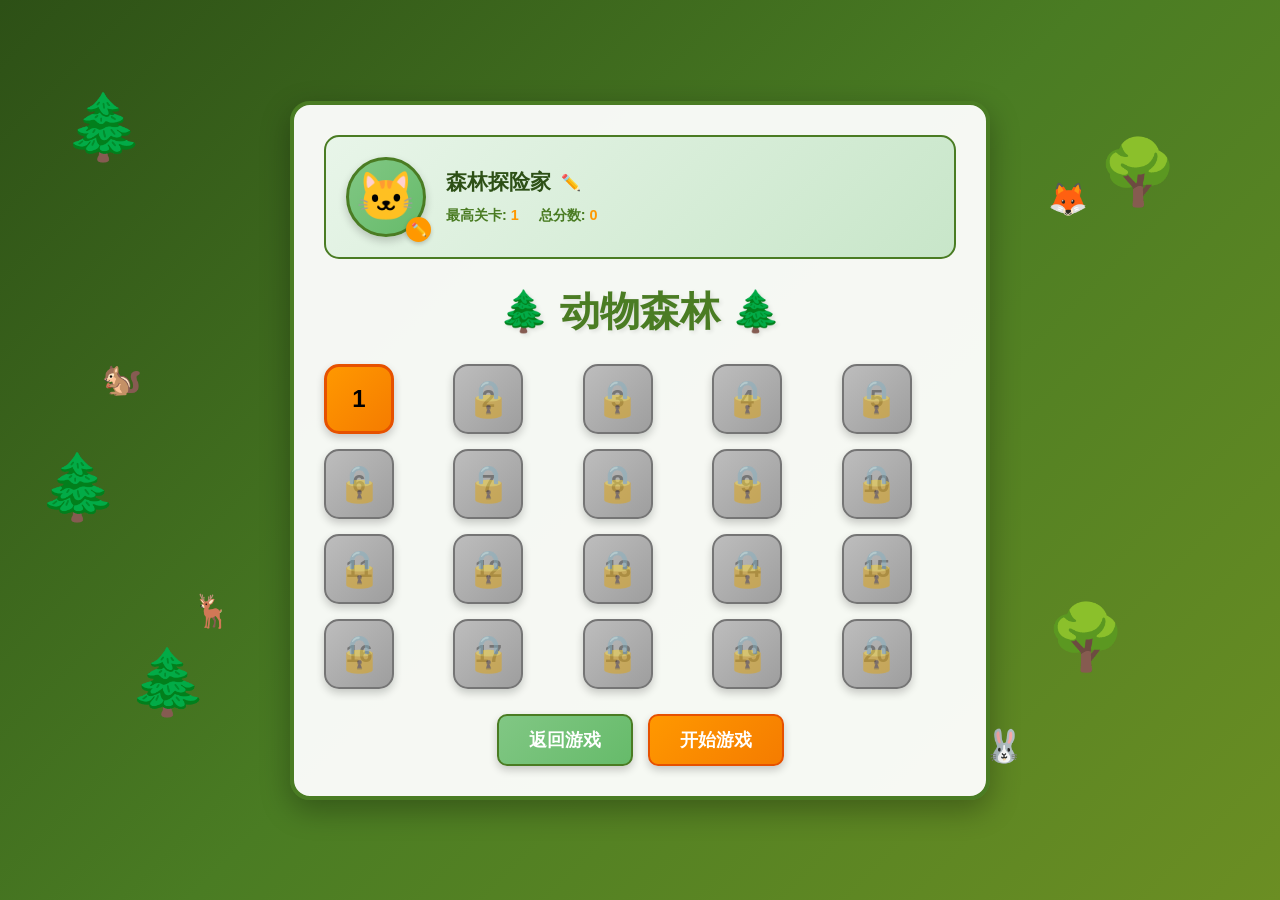
==== level-select.html @ 6dee798c "fix structure" ====
<!DOCTYPE html>
<html lang="zh-CN">
<head>
    <meta charset="UTF-8">
    <meta name="viewport" content="width=device-width, initial-scale=1.0">
    <title>动物森林 - 关卡选择</title>
    <link rel="stylesheet" href="level-select.css">
</head>
<body>
    <div class="forest-container">
        <div class="forest-background">
            <div class="tree tree-1">🌲</div>
            <div class="tree tree-2">🌳</div>
            <div class="tree tree-3">🌲</div>
            <div class="tree tree-4">🌳</div>
            <div class="tree tree-5">🌲</div>
            <div class="animal animal-1">🦌</div>
            <div class="animal animal-2">🐰</div>
            <div class="animal animal-3">🦊</div>
            <div class="animal animal-4">🐿️</div>
        </div>
        
        <div class="level-select-container">
            <div class="user-profile">
                <div class="avatar-container">
                    <div class="avatar" id="avatar">🐱</div>
                    <button class="edit-avatar-btn" id="edit-avatar-btn">✏️</button>
                </div>
                <div class="user-info">
                    <div class="user-name-container">
                        <span class="user-name" id="user-name">森林探险家</span>
                        <button class="edit-name-btn" id="edit-name-btn">✏️</button>
                    </div>
                    <div class="user-stats">
                        <div class="stat">
                            <span class="stat-label">最高关卡:</span>
                            <span class="stat-value" id="max-level">1</span>
                        </div>
                        <div class="stat">
                            <span class="stat-label">总分数:</span>
                            <span class="stat-value" id="total-score">0</span>
                        </div>
                    </div>
                </div>
            </div>
            
            <h1 class="forest-title">🌲 动物森林 🌲</h1>
            
            <div class="levels-grid" id="levels-grid">
            </div>
            
            <div class="game-controls">
                <button class="forest-btn" id="back-to-game">返回游戏</button>
                <button class="forest-btn" id="play-selected">开始游戏</button>
            </div>
        </div>
    </div>
    
    <div class="modal" id="avatar-modal">
        <div class="modal-content">
            <h3>选择你的动物头像</h3>
            <div class="avatar-options" id="avatar-options">
            </div>
            <button class="close-modal" id="close-avatar-modal">确定</button>
        </div>
    </div>
    
    <div class="modal" id="name-modal">
        <div class="modal-content">
            <h3>修改你的名字</h3>
            <input type="text" id="name-input" class="name-input" maxlength="10">
            <div class="modal-buttons">
                <button class="modal-btn" id="cancel-name">取消</button>
                <button class="modal-btn confirm" id="confirm-name">确定</button>
            </div>
        </div>
    </div>
    
    <script src="level-select.js"></script>
</body>
</html>
---- level-select.css ----
* {
    margin: 0;
    padding: 0;
    box-sizing: border-box;
}

body {
    font-family: 'Arial', sans-serif;
    background: linear-gradient(135deg, #2d5016 0%, #4a7c23 50%, #6b8e23 100%);
    min-height: 100vh;
    overflow-x: hidden;
}

.forest-container {
    position: relative;
    min-height: 100vh;
    display: flex;
    justify-content: center;
    align-items: center;
}

.forest-background {
    position: fixed;
    top: 0;
    left: 0;
    width: 100%;
    height: 100%;
    pointer-events: none;
    z-index: 0;
}

.tree {
    position: absolute;
    font-size: 4em;
    animation: treeSway 3s ease-in-out infinite;
}

.tree-1 {
    top: 10%;
    left: 5%;
    animation-delay: 0s;
}

.tree-2 {
    top: 15%;
    right: 8%;
    animation-delay: 1s;
}

.tree-3 {
    bottom: 20%;
    left: 10%;
    animation-delay: 2s;
}

.tree-4 {
    bottom: 25%;
    right: 12%;
    animation-delay: 0.5s;
}

.tree-5 {
    top: 50%;
    left: 3%;
    animation-delay: 1.5s;
}

@keyframes treeSway {
    0%, 100% {
        transform: rotate(-2deg);
    }
    50% {
        transform: rotate(2deg);
    }
}

.animal {
    position: absolute;
    font-size: 2em;
    animation: animalMove 8s ease-in-out infinite;
}

.animal-1 {
    bottom: 30%;
    left: 15%;
    animation-delay: 0s;
}

.animal-2 {
    bottom: 15%;
    right: 20%;
    animation-delay: 2s;
}

.animal-3 {
    top: 20%;
    right: 15%;
    animation-delay: 4s;
}

.animal-4 {
    top: 40%;
    left: 8%;
    animation-delay: 6s;
}

@keyframes animalMove {
    0%, 100% {
        transform: translateX(0);
    }
    50% {
        transform: translateX(20px);
    }
}

.level-select-container {
    position: relative;
    z-index: 1;
    background: rgba(255, 255, 255, 0.95);
    border-radius: 20px;
    padding: 30px;
    box-shadow: 0 10px 30px rgba(0, 0, 0, 0.3);
    max-width: 700px;
    width: 90%;
    text-align: center;
    border: 4px solid #4a7c23;
}

.user-profile {
    display: flex;
    align-items: center;
    background: linear-gradient(135deg, #e8f5e9 0%, #c8e6c9 100%);
    padding: 20px;
    border-radius: 15px;
    margin-bottom: 25px;
    border: 2px solid #4a7c23;
}

.avatar-container {
    position: relative;
    margin-right: 20px;
}

.avatar {
    width: 80px;
    height: 80px;
    border-radius: 50%;
    background: linear-gradient(135deg, #81c784 0%, #66bb6a 100%);
    display: flex;
    justify-content: center;
    align-items: center;
    font-size: 3em;
    border: 3px solid #4a7c23;
    box-shadow: 0 4px 8px rgba(0, 0, 0, 0.2);
}

.edit-avatar-btn {
    position: absolute;
    bottom: -5px;
    right: -5px;
    width: 25px;
    height: 25px;
    border-radius: 50%;
    border: none;
    background: #ff9800;
    color: white;
    font-size: 0.8em;
    cursor: pointer;
    box-shadow: 0 2px 4px rgba(0, 0, 0, 0.2);
    transition: transform 0.2s;
}

.edit-avatar-btn:hover {
    transform: scale(1.1);
}

.user-info {
    flex: 1;
    text-align: left;
}

.user-name-container {
    display: flex;
    align-items: center;
    margin-bottom: 10px;
}

.user-name {
    font-size: 1.3em;
    font-weight: bold;
    color: #2d5016;
    margin-right: 10px;
}

.edit-name-btn {
    background: none;
    border: none;
    font-size: 1em;
    cursor: pointer;
    transition: transform 0.2s;
}

.edit-name-btn:hover {
    transform: scale(1.2);
}

.user-stats {
    display: flex;
    gap: 20px;
}

.stat {
    font-size: 0.9em;
    color: #4a7c23;
}

.stat-label {
    font-weight: bold;
}

.stat-value {
    font-weight: bold;
    color: #ff9800;
}

.forest-title {
    font-size: 2.5em;
    color: #4a7c23;
    margin-bottom: 25px;
    text-shadow: 2px 2px 4px rgba(0, 0, 0, 0.1);
}

.levels-grid {
    display: grid;
    grid-template-columns: repeat(5, 1fr);
    gap: 15px;
    margin-bottom: 25px;
}

.level-item {
    position: relative;
    width: 70px;
    height: 70px;
    border-radius: 15px;
    display: flex;
    justify-content: center;
    align-items: center;
    font-size: 1.5em;
    font-weight: bold;
    cursor: pointer;
    transition: all 0.3s ease;
    box-shadow: 0 4px 8px rgba(0, 0, 0, 0.2);
}

.level-item.unlocked {
    background: linear-gradient(135deg, #81c784 0%, #66bb6a 100%);
    color: white;
    border: 2px solid #4a7c23;
}

.level-item.unlocked:hover {
    transform: scale(1.1);
    box-shadow: 0 6px 12px rgba(0, 0, 0, 0.3);
}

.level-item.current {
    background: linear-gradient(135deg, #ff9800 0%, #f57c00 100%);
    border: 3px solid #e65100;
    animation: pulse 2s ease-in-out infinite;
}

.level-item.completed {
    background: linear-gradient(135deg, #4caf50 0%, #388e3c 100%);
    border: 2px solid #2e7d32;
}

.level-item.completed::after {
    content: '✓';
    position: absolute;
    top: -5px;
    right: -5px;
    background: #ff9800;
    color: white;
    width: 20px;
    height: 20px;
    border-radius: 50%;
    font-size: 0.8em;
    display: flex;
    justify-content: center;
    align-items: center;
}

.level-item.locked {
    background: linear-gradient(135deg, #bdbdbd 0%, #9e9e9e 100%);
    color: #757575;
    cursor: not-allowed;
    border: 2px solid #757575;
}

.level-item.locked::before {
    content: '🔒';
    position: absolute;
    font-size: 1.5em;
    opacity: 0.5;
}

@keyframes pulse {
    0%, 100% {
        box-shadow: 0 0 0 0 rgba(255, 152, 0, 0.7);
    }
    50% {
        box-shadow: 0 0 0 10px rgba(255, 152, 0, 0);
    }
}

.game-controls {
    display: flex;
    justify-content: center;
    gap: 15px;
}

.forest-btn {
    padding: 12px 30px;
    border: none;
    border-radius: 10px;
    font-size: 1.1em;
    font-weight: bold;
    cursor: pointer;
    transition: all 0.3s ease;
    box-shadow: 0 4px 8px rgba(0, 0, 0, 0.2);
}

#back-to-game {
    background: linear-gradient(135deg, #81c784 0%, #66bb6a 100%);
    color: white;
    border: 2px solid #4a7c23;
}

#play-selected {
    background: linear-gradient(135deg, #ff9800 0%, #f57c00 100%);
    color: white;
    border: 2px solid #e65100;
}

.forest-btn:hover {
    transform: scale(1.05);
    box-shadow: 0 6px 12px rgba(0, 0, 0, 0.3);
}

.modal {
    display: none;
    position: fixed;
    top: 0;
    left: 0;
    width: 100%;
    height: 100%;
    background: rgba(0, 0, 0, 0.7);
    z-index: 1000;
    justify-content: center;
    align-items: center;
}

.modal.active {
    display: flex;
}

.modal-content {
    background: white;
    padding: 30px;
    border-radius: 15px;
    text-align: center;
    max-width: 400px;
    width: 90%;
    box-shadow: 0 10px 30px rgba(0, 0, 0, 0.3);
    border: 3px solid #4a7c23;
}

.modal-content h3 {
    color: #4a7c23;
    margin-bottom: 20px;
    font-size: 1.5em;
}

.avatar-options {
    display: grid;
    grid-template-columns: repeat(4, 1fr);
    gap: 10px;
    margin-bottom: 20px;
}

.avatar-option {
    width: 60px;
    height: 60px;
    border-radius: 50%;
    background: linear-gradient(135deg, #e8f5e9 0%, #c8e6c9 100%);
    display: flex;
    justify-content: center;
    align-items: center;
    font-size: 2em;
    cursor: pointer;
    border: 2px solid #4a7c23;
    transition: all 0.3s ease;
}

.avatar-option:hover {
    transform: scale(1.1);
    box-shadow: 0 4px 8px rgba(0, 0, 0, 0.2);
}

.avatar-option.selected {
    background: linear-gradient(135deg, #81c784 0%, #66bb6a 100%);
    border: 3px solid #ff9800;
}

.name-input {
    width: 100%;
    padding: 12px;
    font-size: 1.1em;
    border: 2px solid #4a7c23;
    border-radius: 8px;
    margin-bottom: 20px;
    font-family: inherit;
}

.name-input:focus {
    outline: none;
    border-color: #ff9800;
}

.modal-buttons {
    display: flex;
    justify-content: center;
    gap: 10px;
}

.modal-btn {
    padding: 10px 25px;
    border: none;
    border-radius: 8px;
    font-size: 1em;
    font-weight: bold;
    cursor: pointer;
    transition: all 0.3s ease;
}

.modal-btn.cancel {
    background: #f5f5f5;
    color: #757575;
    border: 2px solid #bdbdbd;
}

.modal-btn.confirm {
    background: linear-gradient(135deg, #ff9800 0%, #f57c00 100%);
    color: white;
    border: 2px solid #e65100;
}

.modal-btn:hover {
    transform: scale(1.05);
}

.close-modal {
    padding: 10px 30px;
    border: none;
    border-radius: 8px;
    font-size: 1em;
    font-weight: bold;
    cursor: pointer;
    background: linear-gradient(135deg, #ff9800 0%, #f57c00 100%);
    color: white;
    border: 2px solid #e65100;
    transition: all 0.3s ease;
}

.close-modal:hover {
    transform: scale(1.05);
}

@media (max-width: 600px) {
    .level-select-container {
        padding: 20px;
        margin: 10px;
    }
    
    .user-profile {
        flex-direction: column;
        text-align: center;
    }
    
    .avatar-container {
        margin-right: 0;
        margin-bottom: 15px;
    }
    
    .user-info {
        text-align: center;
    }
    
    .user-name-container {
        justify-content: center;
    }
    
    .user-stats {
        justify-content: center;
    }
    
    .levels-grid {
        grid-template-columns: repeat(4, 1fr);
        gap: 10px;
    }
    
    .level-item {
        width: 55px;
        height: 55px;
        font-size: 1.2em;
    }
    
    .forest-title {
        font-size: 1.8em;
    }
    
    .game-controls {
        flex-direction: column;
    }
    
    .forest-btn {
        width: 100%;
    }
}
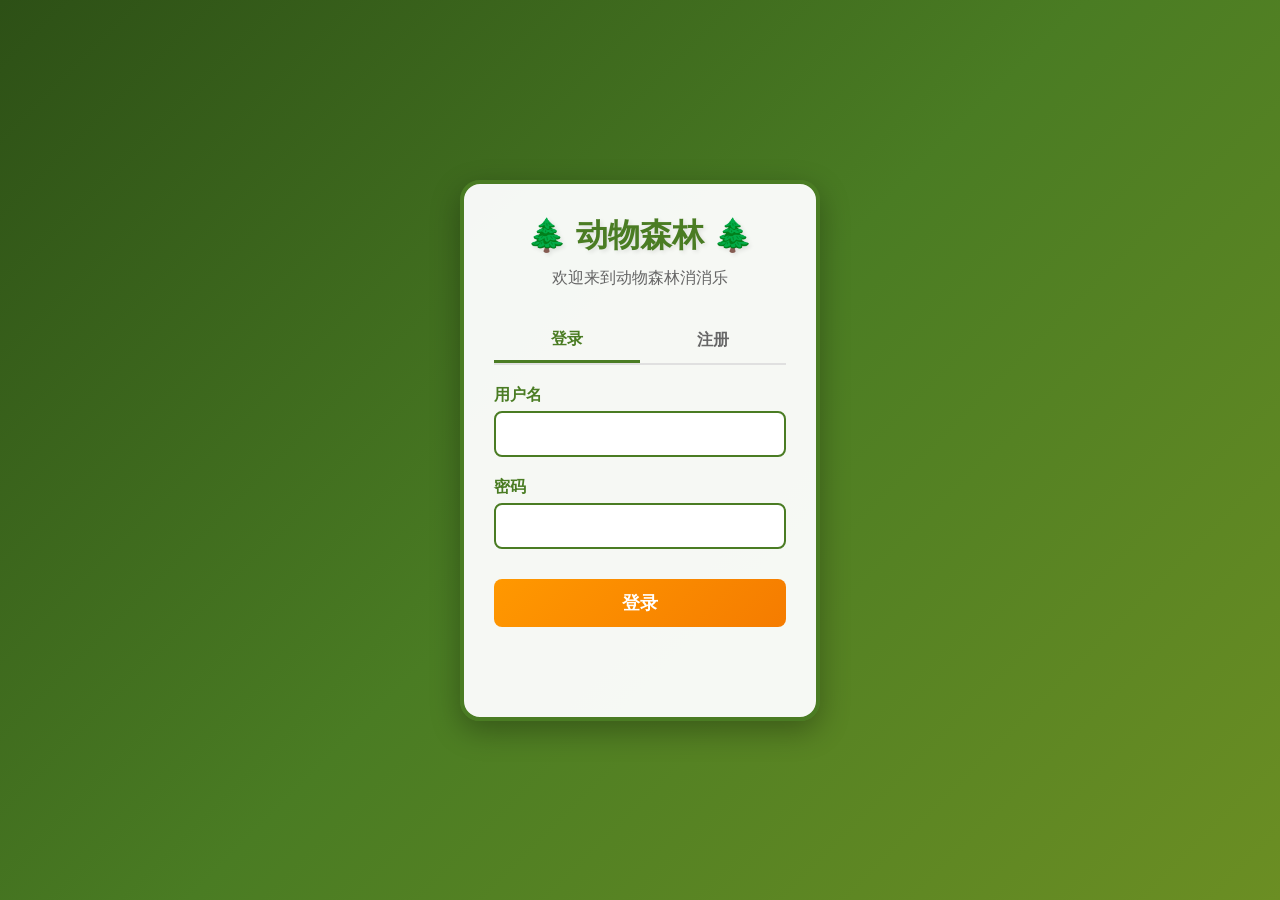
==== commit f28cfe1a: "update" ====
--- a/level-select.html
+++ b/level-select.html
@@ -7,75 +7,110 @@
     <link rel="stylesheet" href="level-select.css">
 </head>
 <body>
-    <div class="forest-container">
-        <div class="forest-background">
-            <div class="tree tree-1">🌲</div>
-            <div class="tree tree-2">🌳</div>
-            <div class="tree tree-3">🌲</div>
-            <div class="tree tree-4">🌳</div>
-            <div class="tree tree-5">🌲</div>
-            <div class="animal animal-1">🦌</div>
-            <div class="animal animal-2">🐰</div>
-            <div class="animal animal-3">🦊</div>
-            <div class="animal animal-4">🐿️</div>
-        </div>
-        
-        <div class="level-select-container">
-            <div class="user-profile">
-                <div class="avatar-container">
-                    <div class="avatar" id="avatar">🐱</div>
-                    <button class="edit-avatar-btn" id="edit-avatar-btn">✏️</button>
-                </div>
-                <div class="user-info">
-                    <div class="user-name-container">
-                        <span class="user-name" id="user-name">森林探险家</span>
-                        <button class="edit-name-btn" id="edit-name-btn">✏️</button>
-                    </div>
-                    <div class="user-stats">
-                        <div class="stat">
-                            <span class="stat-label">最高关卡:</span>
-                            <span class="stat-value" id="max-level">1</span>
-                        </div>
-                        <div class="stat">
-                            <span class="stat-label">总分数:</span>
-                            <span class="stat-value" id="total-score">0</span>
-                        </div>
+    <div class="game-container">
+        <!-- 顶部信息栏 -->
+        <div class="top-bar">
+            <!-- 左侧用户信息和设置 -->
+            <div class="user-info">
+                <div class="avatar" id="avatar">🐱</div>
+                <div class="user-name" id="user-name">森林探险家</div>
+                <div class="settings-container">
+                    <button class="settings-btn" id="settings-btn">⚙️</button>
+                    <div class="settings-dropdown" id="settings-dropdown">
+                        <div class="dropdown-item" id="switch-account">切换账号</div>
+                        <div class="dropdown-item" id="logout">退出登录</div>
                     </div>
                 </div>
             </div>
             
-            <h1 class="forest-title">🌲 动物森林 🌲</h1>
-            
-            <div class="levels-grid" id="levels-grid">
-            </div>
-            
-            <div class="game-controls">
-                <button class="forest-btn" id="back-to-game">返回游戏</button>
-                <button class="forest-btn" id="play-selected">开始游戏</button>
+            <!-- 右侧游戏数据 -->
+            <div class="game-stats">
+                <div class="stat-item score">
+                    <span class="stat-icon">🏆</span>
+                    <span class="stat-value" id="total-score">0</span>
+                </div>
+                <div class="stat-item lives">
+                    <span class="stat-icon">❤️</span>
+                    <span class="stat-value" id="lives">10</span>
+                </div>
             </div>
         </div>
-    </div>
-    
-    <div class="modal" id="avatar-modal">
-        <div class="modal-content">
-            <h3>选择你的动物头像</h3>
-            <div class="avatar-options" id="avatar-options">
+
+        <!-- 主游戏场景 -->
+        <div class="game-scene">
+            <!-- 背景装饰 -->
+            <div class="background-elements">
+                <!-- 树木 -->
+                <div class="tree tree-1"></div>
+                <div class="tree tree-2"></div>
+                <div class="tree tree-3"></div>
+                <div class="tree tree-4"></div>
+                <div class="tree tree-5"></div>
+                <div class="tree tree-6"></div>
+                
+                <!-- 动物角色 -->
+                <div class="animal rabbit"></div>
+                <div class="animal bear"></div>
+                <div class="animal cat"></div>
+                <div class="animal pink-rabbit"></div>
+                <div class="animal dog"></div>
+                <div class="animal fox"></div>
+                <div class="animal panda"></div>
+                <div class="animal koala"></div>
+                
+                <!-- 云朵 -->
+                <div class="cloud cloud-1">☁️</div>
+                <div class="cloud cloud-2">☁️</div>
+                <div class="cloud cloud-3">☁️</div>
+                
+                <!-- 花朵 -->
+                <div class="flower flower-1"></div>
+                <div class="flower flower-2"></div>
+                <div class="flower flower-3"></div>
+                <div class="flower flower-4"></div>
+                
+                <!-- 蝴蝶 -->
+                <div class="butterfly butterfly-1">🦋</div>
+                <div class="butterfly butterfly-2">🦋</div>
+                
+                <!-- 星星 -->
+                <div class="star star-1">⭐</div>
+                <div class="star star-2">⭐</div>
+                <div class="star star-3">⭐</div>
+                <div class="star star-4">⭐</div>
             </div>
-            <button class="close-modal" id="close-avatar-modal">确定</button>
-        </div>
-    </div>
-    
-    <div class="modal" id="name-modal">
-        <div class="modal-content">
-            <h3>修改你的名字</h3>
-            <input type="text" id="name-input" class="name-input" maxlength="10">
-            <div class="modal-buttons">
-                <button class="modal-btn" id="cancel-name">取消</button>
-                <button class="modal-btn confirm" id="confirm-name">确定</button>
+
+            <!-- 关卡路径 -->
+            <div class="level-path" id="level-path">
+                <!-- 关卡节点将通过JS动态生成 -->
             </div>
         </div>
+
+        <!-- 编辑资料弹窗 -->
+        <div class="modal" id="profile-modal">
+            <div class="modal-content">
+                <h3>编辑个人资料</h3>
+                <div class="profile-section">
+                    <div class="avatar-selection">
+                        <div class="current-avatar-display" id="current-avatar-display">🐱</div>
+                        <p>选择头像</p>
+                        <div class="avatar-options" id="avatar-options"></div>
+                    </div>
+                    <div class="name-edit">
+                        <label>昵称:</label>
+                        <input type="text" id="edit-name-input" class="name-input" placeholder="输入新昵称">
+                    </div>
+                </div>
+                <div class="modal-buttons">
+                    <button class="modal-btn cancel" id="cancel-profile">取消</button>
+                    <button class="modal-btn confirm" id="save-profile">保存</button>
+                </div>
+            </div>
+        </div>
+
+
     </div>
-    
+
     <script src="level-select.js"></script>
 </body>
-</html>+</html>
--- a/level-select.css
+++ b/level-select.css
@@ -6,63 +6,234 @@
 
 body {
     font-family: 'Arial', sans-serif;
-    background: linear-gradient(135deg, #2d5016 0%, #4a7c23 50%, #6b8e23 100%);
+    background: #f0f8ff;
     min-height: 100vh;
     overflow-x: hidden;
 }
 
-.forest-container {
+.game-container {
     position: relative;
     min-height: 100vh;
+}
+
+/* 顶部信息栏 */
+.top-bar {
+    background: #ffb6c1;
+    padding: 15px 20px;
+    display: flex;
+    justify-content: space-between;
+    align-items: center;
+    box-shadow: 0 4px 15px rgba(0, 0, 0, 0.1);
+    border-bottom: 4px solid #ff69b4;
+}
+
+.user-info {
+    display: flex;
+    align-items: center;
+    gap: 15px;
+    position: relative;
+}
+
+/* 设置按钮 */
+.settings-container {
+    position: relative;
+}
+
+.settings-btn {
+    width: 40px;
+    height: 40px;
+    border-radius: 50%;
+    background: linear-gradient(135deg, #ffdab9 0%, #ffb6c1 100%);
+    border: 3px solid #ff69b4;
+    font-size: 1.2em;
+    cursor: pointer;
+    box-shadow: 0 2px 8px rgba(0, 0, 0, 0.2);
+    transition: all 0.3s ease;
+}
+
+.settings-btn:hover {
+    transform: scale(1.1);
+    box-shadow: 0 4px 12px rgba(0, 0, 0, 0.3);
+}
+
+/* 设置下拉菜单 */
+.settings-dropdown {
+    position: absolute;
+    top: 50px;
+    right: 0;
+    background: white;
+    border-radius: 10px;
+    box-shadow: 0 4px 15px rgba(0, 0, 0, 0.2);
+    border: 3px solid #ff69b4;
+    width: 150px;
+    display: none;
+    z-index: 1000;
+}
+
+.settings-dropdown.active {
+    display: block;
+}
+
+.dropdown-item {
+    padding: 12px 15px;
+    cursor: pointer;
+    transition: background-color 0.3s ease;
+    border-bottom: 1px solid #f0f0f0;
+}
+
+.dropdown-item:last-child {
+    border-bottom: none;
+    border-radius: 0 0 10px 10px;
+}
+
+.dropdown-item:hover {
+    background-color: #f0f8ff;
+}
+
+
+
+.avatar {
+    width: 60px;
+    height: 60px;
+    border-radius: 50%;
+    background: linear-gradient(135deg, #ffdab9 0%, #ffb6c1 100%);
     display: flex;
     justify-content: center;
     align-items: center;
-}
-
-.forest-background {
-    position: fixed;
+    font-size: 2.5em;
+    border: 4px solid #ff69b4;
+    box-shadow: 0 4px 8px rgba(0, 0, 0, 0.2);
+    cursor: pointer;
+    transition: all 0.3s ease;
+}
+
+.avatar:hover {
+    transform: scale(1.1);
+    box-shadow: 0 6px 12px rgba(0, 0, 0, 0.3);
+}
+
+.user-name {
+    font-size: 1.2em;
+    font-weight: bold;
+    color: #333;
+    text-shadow: 1px 1px 2px rgba(255, 255, 255, 0.8);
+}
+
+.game-stats {
+    display: flex;
+    gap: 20px;
+    align-items: center;
+}
+
+.stat-item {
+    display: flex;
+    align-items: center;
+    gap: 8px;
+    background: rgba(255, 255, 255, 0.9);
+    padding: 10px 15px;
+    border-radius: 20px;
+    box-shadow: 0 2px 8px rgba(0, 0, 0, 0.2);
+    border: 2px solid #ff69b4;
+}
+
+.stat-icon {
+    font-size: 1.3em;
+}
+
+.stat-value {
+    font-size: 1.1em;
+    font-weight: bold;
+    color: #333;
+}
+
+.friends-btn {
+    width: 50px;
+    height: 50px;
+    border-radius: 50%;
+    background: linear-gradient(135deg, #add8e6 0%, #87ceeb 100%);
+    color: white;
+    border: 3px solid #4682b4;
+    font-size: 1.2em;
+    cursor: pointer;
+    box-shadow: 0 4px 8px rgba(0, 0, 0, 0.2);
+    transition: all 0.3s ease;
+}
+
+.friends-btn:hover {
+    transform: scale(1.1);
+    background: linear-gradient(135deg, #87ceeb 0%, #4682b4 100%);
+}
+
+/* 游戏场景 */
+.game-scene {
+    position: relative;
+    min-height: calc(100vh - 90px);
+    background: linear-gradient(135deg, #98fb98 0%, #90ee90 100%);
+    padding: 30px;
+    overflow: hidden;
+}
+
+.background-elements {
+    position: absolute;
     top: 0;
     left: 0;
     width: 100%;
     height: 100%;
     pointer-events: none;
-    z-index: 0;
-}
-
+    z-index: 1;
+}
+
+/* 树木 */
 .tree {
     position: absolute;
-    font-size: 4em;
-    animation: treeSway 3s ease-in-out infinite;
+    width: 120px;
+    height: 180px;
+    background-size: contain;
+    background-repeat: no-repeat;
+    background-position: center;
+    animation: treeSway 4s ease-in-out infinite;
 }
 
 .tree-1 {
     top: 10%;
     left: 5%;
+    background-image: url('data:image/svg+xml;utf8,<svg xmlns="http://www.w3.org/2000/svg" viewBox="0 0 100 150"><rect x="45" y="100" width="10" height="50" fill="%238B4513"/><circle cx="50" cy="70" r="30" fill="%23228B22"/><circle cx="50" cy="40" r="20" fill="%23228B22"/></svg>');
     animation-delay: 0s;
 }
 
 .tree-2 {
-    top: 15%;
-    right: 8%;
+    top: 30%;
+    right: 10%;
+    background-image: url('data:image/svg+xml;utf8,<svg xmlns="http://www.w3.org/2000/svg" viewBox="0 0 100 150"><rect x="45" y="100" width="10" height="50" fill="%238B4513"/><circle cx="50" cy="70" r="30" fill="%23228B22"/><circle cx="50" cy="40" r="20" fill="%23228B22"/></svg>');
     animation-delay: 1s;
 }
 
 .tree-3 {
     bottom: 20%;
-    left: 10%;
+    left: 15%;
+    background-image: url('data:image/svg+xml;utf8,<svg xmlns="http://www.w3.org/2000/svg" viewBox="0 0 100 150"><rect x="45" y="100" width="10" height="50" fill="%238B4513"/><circle cx="50" cy="70" r="30" fill="%23228B22"/><circle cx="50" cy="40" r="20" fill="%23228B22"/></svg>');
     animation-delay: 2s;
 }
 
 .tree-4 {
-    bottom: 25%;
-    right: 12%;
+    bottom: 10%;
+    right: 15%;
+    background-image: url('data:image/svg+xml;utf8,<svg xmlns="http://www.w3.org/2000/svg" viewBox="0 0 100 150"><rect x="45" y="100" width="10" height="50" fill="%238B4513"/><circle cx="50" cy="70" r="30" fill="%23228B22"/><circle cx="50" cy="40" r="20" fill="%23228B22"/></svg>');
+    animation-delay: 1.5s;
+}
+
+.tree-5 {
+    top: 20%;
+    left: 30%;
+    background-image: url('data:image/svg+xml;utf8,<svg xmlns="http://www.w3.org/2000/svg" viewBox="0 0 100 150"><rect x="45" y="100" width="10" height="50" fill="%238B4513"/><circle cx="50" cy="70" r="30" fill="%2332CD32"/><circle cx="50" cy="40" r="20" fill="%2332CD32"/></svg>');
     animation-delay: 0.5s;
 }
 
-.tree-5 {
-    top: 50%;
-    left: 3%;
-    animation-delay: 1.5s;
+.tree-6 {
+    bottom: 30%;
+    right: 25%;
+    background-image: url('data:image/svg+xml;utf8,<svg xmlns="http://www.w3.org/2000/svg" viewBox="0 0 100 150"><rect x="45" y="100" width="10" height="50" fill="%238B4513"/><circle cx="50" cy="70" r="30" fill="%2332CD32"/><circle cx="50" cy="40" r="20" fill="%2332CD32"/></svg>');
+    animation-delay: 2.5s;
 }
 
 @keyframes treeSway {
@@ -74,279 +245,418 @@
     }
 }
 
+/* 动物角色 */
 .animal {
     position: absolute;
-    font-size: 2em;
-    animation: animalMove 8s ease-in-out infinite;
-}
-
-.animal-1 {
+    width: 100px;
+    height: 100px;
+    background-size: contain;
+    background-repeat: no-repeat;
+    background-position: center;
+    animation: animalBounce 3s ease-in-out infinite;
+}
+
+.animal.rabbit {
+    top: 40%;
+    left: 25%;
+    background-image: url('data:image/svg+xml;utf8,<svg xmlns="http://www.w3.org/2000/svg" viewBox="0 0 100 100"><circle cx="50" cy="40" r="20" fill="%23FFFFFF"/><circle cx="40" cy="35" r="3" fill="%23000000"/><circle cx="60" cy="35" r="3" fill="%23000000"/><ellipse cx="50" cy="40" rx="3" ry="2" fill="%23FF69B4"/><circle cx="35" cy="30" r="5" fill="%23FFFFFF"/><circle cx="65" cy="30" r="5" fill="%23FFFFFF"/><rect x="40" y="50" width="20" height="15" fill="%23FFFFFF"/><rect x="35" y="60" width="10" height="20" fill="%23FFFFFF"/><rect x="55" y="60" width="10" height="20" fill="%23FFFFFF"/></svg>');
+    animation-delay: 0s;
+}
+
+.animal.bear {
+    top: 15%;
+    right: 20%;
+    background-image: url('data:image/svg+xml;utf8,<svg xmlns="http://www.w3.org/2000/svg" viewBox="0 0 100 100"><circle cx="50" cy="40" r="25" fill="%238B4513"/><circle cx="40" cy="35" r="3" fill="%23000000"/><circle cx="60" cy="35" r="3" fill="%23000000"/><ellipse cx="50" cy="45" rx="5" ry="3" fill="%23000000"/><rect x="30" y="60" width="15" height="20" fill="%238B4513"/><rect x="55" y="60" width="15" height="20" fill="%238B4513"/><rect x="40" y="70" width="20" height="15" fill="%238B4513"/><rect x="35" y="30" width="30" height="10" fill="%23ADD8E6"/></svg>');
+    animation-delay: 1s;
+}
+
+.animal.cat {
     bottom: 30%;
     left: 15%;
+    background-image: url('data:image/svg+xml;utf8,<svg xmlns="http://www.w3.org/2000/svg" viewBox="0 0 100 100"><circle cx="50" cy="40" r="20" fill="%2387CEEB"/><circle cx="40" cy="35" r="3" fill="%23000000"/><circle cx="60" cy="35" r="3" fill="%23000000"/><ellipse cx="50" cy="45" rx="5" ry="2" fill="%23FF69B4"/><rect x="30" y="50" width="10" height="15" fill="%2387CEEB"/><rect x="60" y="50" width="10" height="15" fill="%2387CEEB"/><rect x="35" y="60" width="10" height="20" fill="%2387CEEB"/><rect x="55" y="60" width="10" height="20" fill="%2387CEEB"/></svg>');
+    animation-delay: 0.5s;
+}
+
+.animal.pink-rabbit {
+    bottom: 20%;
+    right: 25%;
+    background-image: url('data:image/svg+xml;utf8,<svg xmlns="http://www.w3.org/2000/svg" viewBox="0 0 100 100"><circle cx="50" cy="40" r="20" fill="%23FFB6C1"/><circle cx="40" cy="35" r="3" fill="%23000000"/><circle cx="60" cy="35" r="3" fill="%23000000"/><ellipse cx="50" cy="40" rx="3" ry="2" fill="%23FF69B4"/><circle cx="35" cy="30" r="5" fill="%23FFB6C1"/><circle cx="65" cy="30" r="5" fill="%23FFB6C1"/><rect x="40" y="50" width="20" height="15" fill="%23FFB6C1"/><rect x="35" y="60" width="10" height="20" fill="%23FFB6C1"/><rect x="55" y="60" width="10" height="20" fill="%23FFB6C1"/></svg>');
+    animation-delay: 1.5s;
+}
+
+.animal.dog {
+    bottom: 10%;
+    left: 60%;
+    background-image: url('data:image/svg+xml;utf8,<svg xmlns="http://www.w3.org/2000/svg" viewBox="0 0 100 100"><circle cx="50" cy="45" r="20" fill="%23DEB887"/><circle cx="40" cy="40" r="3" fill="%23000000"/><circle cx="60" cy="40" r="3" fill="%23000000"/><ellipse cx="50" cy="48" rx="5" ry="2" fill="%23000000"/><rect x="30" y="55" width="10" height="15" fill="%23DEB887"/><rect x="60" y="55" width="10" height="15" fill="%23DEB887"/><rect x="35" y="65" width="10" height="15" fill="%23DEB887"/><rect x="55" y="65" width="10" height="15" fill="%23DEB887"/></svg>');
+    animation-delay: 2s;
+}
+
+.animal.fox {
+    top: 50%;
+    right: 30%;
+    background-image: url('data:image/svg+xml;utf8,<svg xmlns="http://www.w3.org/2000/svg" viewBox="0 0 100 100"><circle cx="50" cy="40" r="20" fill="%23FF8C00"/><circle cx="40" cy="35" r="3" fill="%23000000"/><circle cx="60" cy="35" r="3" fill="%23000000"/><ellipse cx="50" cy="45" rx="5" ry="2" fill="%23000000"/><rect x="30" y="50" width="10" height="15" fill="%23FF8C00"/><rect x="60" y="50" width="10" height="15" fill="%23FF8C00"/><rect x="35" y="60" width="10" height="20" fill="%23FF8C00"/><rect x="55" y="60" width="10" height="20" fill="%23FF8C00"/></svg>');
+    animation-delay: 0.3s;
+}
+
+.animal.panda {
+    top: 25%;
+    left: 40%;
+    background-image: url('data:image/svg+xml;utf8,<svg xmlns="http://www.w3.org/2000/svg" viewBox="0 0 100 100"><circle cx="50" cy="40" r="20" fill="%23FFFFFF"/><circle cx="40" cy="35" r="3" fill="%23000000"/><circle cx="60" cy="35" r="3" fill="%23000000"/><ellipse cx="50" cy="45" rx="5" ry="2" fill="%23000000"/><rect x="30" y="50" width="10" height="15" fill="%23FFFFFF"/><rect x="60" y="50" width="10" height="15" fill="%23FFFFFF"/><rect x="35" y="60" width="10" height="20" fill="%23FFFFFF"/><rect x="55" y="60" width="10" height="20" fill="%23FFFFFF"/><circle cx="40" cy="35" r="5" fill="%23000000"/><circle cx="60" cy="35" r="5" fill="%23000000"/></svg>');
+    animation-delay: 1.2s;
+}
+
+.animal.koala {
+    bottom: 40%;
+    left: 70%;
+    background-image: url('data:image/svg+xml;utf8,<svg xmlns="http://www.w3.org/2000/svg" viewBox="0 0 100 100"><circle cx="50" cy="40" r="20" fill="%23808080"/><circle cx="40" cy="35" r="3" fill="%23000000"/><circle cx="60" cy="35" r="3" fill="%23000000"/><ellipse cx="50" cy="45" rx="5" ry="2" fill="%23000000"/><rect x="30" y="50" width="10" height="15" fill="%23808080"/><rect x="60" y="50" width="10" height="15" fill="%23808080"/><rect x="35" y="60" width="10" height="20" fill="%23808080"/><rect x="55" y="60" width="10" height="20" fill="%23808080"/></svg>');
+    animation-delay: 1.8s;
+}
+
+@keyframes animalBounce {
+    0%, 100% {
+        transform: translateY(0);
+    }
+    50% {
+        transform: translateY(-15px);
+    }
+}
+
+/* 云朵 */
+.cloud {
+    position: absolute;
+    font-size: 2em;
+    animation: cloudFloat 20s linear infinite;
+}
+
+.cloud-1 {
+    top: 10%;
+    left: -10%;
     animation-delay: 0s;
 }
 
-.animal-2 {
+.cloud-2 {
+    top: 25%;
+    right: -10%;
+    animation-delay: 10s;
+    animation-direction: reverse;
+}
+
+.cloud-3 {
+    top: 60%;
+    left: -10%;
+    animation-delay: 5s;
+    animation-duration: 25s;
+}
+
+@keyframes cloudFloat {
+    0% {
+        transform: translateX(0);
+    }
+    100% {
+        transform: translateX(110vw);
+    }
+}
+
+/* 花朵 */
+.flower {
+    position: absolute;
+    width: 40px;
+    height: 40px;
+    background-size: contain;
+    background-repeat: no-repeat;
+    background-position: center;
+    animation: flowerSway 3s ease-in-out infinite;
+}
+
+.flower-1 {
+    bottom: 5%;
+    left: 10%;
+    background-image: url('data:image/svg+xml;utf8,<svg xmlns="http://www.w3.org/2000/svg" viewBox="0 0 100 100"><circle cx="50" cy="50" r="20" fill="%23FF69B4"/><circle cx="50" cy="50" r="10" fill="%23FFFF00"/></svg>');
+    animation-delay: 0s;
+}
+
+.flower-2 {
     bottom: 15%;
     right: 20%;
-    animation-delay: 2s;
-}
-
-.animal-3 {
-    top: 20%;
+    background-image: url('data:image/svg+xml;utf8,<svg xmlns="http://www.w3.org/2000/svg" viewBox="0 0 100 100"><circle cx="50" cy="50" r="20" fill="%23FF1493"/><circle cx="50" cy="50" r="10" fill="%23FFFF00"/></svg>');
+    animation-delay: 1s;
+}
+
+.flower-3 {
+    bottom: 25%;
+    left: 30%;
+    background-image: url('data:image/svg+xml;utf8,<svg xmlns="http://www.w3.org/2000/svg" viewBox="0 0 100 100"><circle cx="50" cy="50" r="20" fill="%23FF69B4"/><circle cx="50" cy="50" r="10" fill="%23FFFF00"/></svg>');
+    animation-delay: 0.5s;
+}
+
+.flower-4 {
+    bottom: 10%;
+    right: 40%;
+    background-image: url('data:image/svg+xml;utf8,<svg xmlns="http://www.w3.org/2000/svg" viewBox="0 0 100 100"><circle cx="50" cy="50" r="20" fill="%23FF1493"/><circle cx="50" cy="50" r="10" fill="%23FFFF00"/></svg>');
+    animation-delay: 1.5s;
+}
+
+@keyframes flowerSway {
+    0%, 100% {
+        transform: rotate(-5deg) scale(1);
+    }
+    50% {
+        transform: rotate(5deg) scale(1.1);
+    }
+}
+
+/* 蝴蝶 */
+.butterfly {
+    position: absolute;
+    font-size: 1.5em;
+    animation: butterflyFly 8s ease-in-out infinite;
+}
+
+.butterfly-1 {
+    top: 30%;
+    left: 10%;
+    animation-delay: 0s;
+}
+
+.butterfly-2 {
+    top: 50%;
     right: 15%;
-    animation-delay: 4s;
-}
-
-.animal-4 {
+    animation-delay: 3s;
+    animation-direction: reverse;
+}
+
+@keyframes butterflyFly {
+    0% {
+        transform: translate(0, 0) rotate(0deg);
+    }
+    25% {
+        transform: translate(50px, -30px) rotate(180deg);
+    }
+    50% {
+        transform: translate(100px, 0) rotate(360deg);
+    }
+    75% {
+        transform: translate(50px, 30px) rotate(540deg);
+    }
+    100% {
+        transform: translate(0, 0) rotate(720deg);
+    }
+}
+
+/* 星星 */
+.star {
+    position: absolute;
+    font-size: 1.2em;
+    animation: starTwinkle 2s ease-in-out infinite;
+    color: #ffeb3b;
+    text-shadow: 0 0 10px #ffeb3b;
+}
+
+.star-1 {
+    top: 15%;
+    right: 25%;
+    animation-delay: 0s;
+}
+
+.star-2 {
     top: 40%;
-    left: 8%;
-    animation-delay: 6s;
-}
-
-@keyframes animalMove {
+    left: 15%;
+    animation-delay: 0.5s;
+}
+
+.star-3 {
+    bottom: 30%;
+    right: 35%;
+    animation-delay: 1s;
+}
+
+.star-4 {
+    bottom: 50%;
+    left: 25%;
+    animation-delay: 1.5s;
+}
+
+@keyframes starTwinkle {
     0%, 100% {
-        transform: translateX(0);
+        opacity: 0.3;
+        transform: scale(0.8);
     }
     50% {
-        transform: translateX(20px);
-    }
-}
-
-.level-select-container {
+        opacity: 1;
+        transform: scale(1.2);
+    }
+}
+
+/* 关卡路径 */
+.level-path {
     position: relative;
-    z-index: 1;
-    background: rgba(255, 255, 255, 0.95);
-    border-radius: 20px;
-    padding: 30px;
-    box-shadow: 0 10px 30px rgba(0, 0, 0, 0.3);
-    max-width: 700px;
-    width: 90%;
-    text-align: center;
-    border: 4px solid #4a7c23;
-}
-
-.user-profile {
-    display: flex;
-    align-items: center;
-    background: linear-gradient(135deg, #e8f5e9 0%, #c8e6c9 100%);
-    padding: 20px;
-    border-radius: 15px;
-    margin-bottom: 25px;
-    border: 2px solid #4a7c23;
-}
-
-.avatar-container {
+    z-index: 2;
+    display: flex;
+    flex-direction: column;
+    align-items: center;
+    gap: 60px;
+    margin-top: 40px;
+    padding: 0 20px;
+}
+
+/* 关卡节点 */
+.level-node {
     position: relative;
-    margin-right: 20px;
-}
-
-.avatar {
-    width: 80px;
-    height: 80px;
+    width: 100px;
+    height: 100px;
     border-radius: 50%;
-    background: linear-gradient(135deg, #81c784 0%, #66bb6a 100%);
+    background: radial-gradient(circle, #d2b48c 0%, #8b4513 100%);
     display: flex;
     justify-content: center;
     align-items: center;
-    font-size: 3em;
-    border: 3px solid #4a7c23;
-    box-shadow: 0 4px 8px rgba(0, 0, 0, 0.2);
-}
-
-.edit-avatar-btn {
-    position: absolute;
-    bottom: -5px;
-    right: -5px;
-    width: 25px;
-    height: 25px;
-    border-radius: 50%;
-    border: none;
-    background: #ff9800;
+    font-size: 1.8em;
+    font-weight: bold;
     color: white;
-    font-size: 0.8em;
-    cursor: pointer;
-    box-shadow: 0 2px 4px rgba(0, 0, 0, 0.2);
-    transition: transform 0.2s;
-}
-
-.edit-avatar-btn:hover {
-    transform: scale(1.1);
-}
-
-.user-info {
-    flex: 1;
-    text-align: left;
-}
-
-.user-name-container {
-    display: flex;
-    align-items: center;
-    margin-bottom: 10px;
-}
-
-.user-name {
-    font-size: 1.3em;
-    font-weight: bold;
-    color: #2d5016;
-    margin-right: 10px;
-}
-
-.edit-name-btn {
-    background: none;
-    border: none;
-    font-size: 1em;
-    cursor: pointer;
-    transition: transform 0.2s;
-}
-
-.edit-name-btn:hover {
-    transform: scale(1.2);
-}
-
-.user-stats {
-    display: flex;
-    gap: 20px;
-}
-
-.stat {
-    font-size: 0.9em;
-    color: #4a7c23;
-}
-
-.stat-label {
-    font-weight: bold;
-}
-
-.stat-value {
-    font-weight: bold;
-    color: #ff9800;
-}
-
-.forest-title {
-    font-size: 2.5em;
-    color: #4a7c23;
-    margin-bottom: 25px;
-    text-shadow: 2px 2px 4px rgba(0, 0, 0, 0.1);
-}
-
-.levels-grid {
-    display: grid;
-    grid-template-columns: repeat(5, 1fr);
-    gap: 15px;
-    margin-bottom: 25px;
-}
-
-.level-item {
-    position: relative;
-    width: 70px;
-    height: 70px;
-    border-radius: 15px;
-    display: flex;
-    justify-content: center;
-    align-items: center;
-    font-size: 1.5em;
-    font-weight: bold;
     cursor: pointer;
     transition: all 0.3s ease;
-    box-shadow: 0 4px 8px rgba(0, 0, 0, 0.2);
-}
-
-.level-item.unlocked {
-    background: linear-gradient(135deg, #81c784 0%, #66bb6a 100%);
+    box-shadow: 0 6px 20px rgba(0, 0, 0, 0.3);
+    border: 4px solid #654321;
+    position: relative;
+    overflow: hidden;
+}
+
+.level-node::before {
+    content: '';
+    position: absolute;
+    top: 0;
+    left: 0;
+    right: 0;
+    bottom: 0;
+    background: repeating-radial-gradient(
+        circle at center,
+        rgba(255, 255, 255, 0.1) 0%,
+        rgba(255, 255, 255, 0.05) 10%,
+        transparent 10%,
+        transparent 20%
+    );
+    border-radius: 50%;
+}
+
+.level-node:hover {
+    transform: scale(1.15);
+    box-shadow: 0 8px 25px rgba(0, 0, 0, 0.4);
+}
+
+/* 已完成的关卡 */
+.level-node.completed {
+    background: radial-gradient(circle, #98fb98 0%, #228b22 100%);
+    border-color: #006400;
     color: white;
-    border: 2px solid #4a7c23;
-}
-
-.level-item.unlocked:hover {
-    transform: scale(1.1);
-    box-shadow: 0 6px 12px rgba(0, 0, 0, 0.3);
-}
-
-.level-item.current {
-    background: linear-gradient(135deg, #ff9800 0%, #f57c00 100%);
-    border: 3px solid #e65100;
-    animation: pulse 2s ease-in-out infinite;
-}
-
-.level-item.completed {
-    background: linear-gradient(135deg, #4caf50 0%, #388e3c 100%);
-    border: 2px solid #2e7d32;
-}
-
-.level-item.completed::after {
+}
+
+.level-node.completed::after {
     content: '✓';
     position: absolute;
-    top: -5px;
-    right: -5px;
-    background: #ff9800;
-    color: white;
-    width: 20px;
-    height: 20px;
+    bottom: -10px;
+    right: -10px;
+    background: #ffeb3b;
+    color: #333;
+    width: 35px;
+    height: 35px;
     border-radius: 50%;
-    font-size: 0.8em;
+    font-size: 1.2em;
     display: flex;
     justify-content: center;
     align-items: center;
-}
-
-.level-item.locked {
-    background: linear-gradient(135deg, #bdbdbd 0%, #9e9e9e 100%);
-    color: #757575;
+    border: 3px solid white;
+    box-shadow: 0 2px 8px rgba(0, 0, 0, 0.3);
+}
+
+/* 当前关卡 */
+.level-node.current {
+    background: radial-gradient(circle, #ffeb3b 0%, #ffc107 100%);
+    border-color: #f57c00;
+    color: #333;
+    animation: currentPulse 2s ease-in-out infinite;
+    width: 110px;
+    height: 110px;
+    font-size: 2em;
+}
+
+.level-node.current::before {
+    content: '▶';
+    position: absolute;
+    top: -30px;
+    font-size: 1.5em;
+    color: #f57c00;
+    animation: arrowBounce 1s ease-in-out infinite;
+}
+
+@keyframes currentPulse {
+    0%, 100% {
+        box-shadow: 0 0 0 0 rgba(255, 193, 7, 0.7);
+    }
+    50% {
+        box-shadow: 0 0 0 25px rgba(255, 193, 7, 0);
+    }
+}
+
+@keyframes arrowBounce {
+    0%, 100% {
+        transform: translateY(0);
+    }
+    50% {
+        transform: translateY(-15px);
+    }
+}
+
+/* 锁定关卡 */
+.level-node.locked {
+    background: radial-gradient(circle, #bdbdbd 0%, #757575 100%);
+    border-color: #616161;
+    color: #e0e0e0;
     cursor: not-allowed;
-    border: 2px solid #757575;
-}
-
-.level-item.locked::before {
+}
+
+.level-node.locked::after {
     content: '🔒';
     position: absolute;
-    font-size: 1.5em;
-    opacity: 0.5;
-}
-
-@keyframes pulse {
-    0%, 100% {
-        box-shadow: 0 0 0 0 rgba(255, 152, 0, 0.7);
-    }
-    50% {
-        box-shadow: 0 0 0 10px rgba(255, 152, 0, 0);
-    }
-}
-
-.game-controls {
-    display: flex;
-    justify-content: center;
-    gap: 15px;
-}
-
-.forest-btn {
-    padding: 12px 30px;
-    border: none;
-    border-radius: 10px;
-    font-size: 1.1em;
-    font-weight: bold;
-    cursor: pointer;
-    transition: all 0.3s ease;
-    box-shadow: 0 4px 8px rgba(0, 0, 0, 0.2);
-}
-
-#back-to-game {
-    background: linear-gradient(135deg, #81c784 0%, #66bb6a 100%);
-    color: white;
-    border: 2px solid #4a7c23;
-}
-
-#play-selected {
-    background: linear-gradient(135deg, #ff9800 0%, #f57c00 100%);
-    color: white;
-    border: 2px solid #e65100;
-}
-
-.forest-btn:hover {
-    transform: scale(1.05);
-    box-shadow: 0 6px 12px rgba(0, 0, 0, 0.3);
-}
-
+    font-size: 1.8em;
+    opacity: 0.7;
+}
+
+/* 关卡连接线 */
+.level-connector {
+    width: 6px;
+    height: 60px;
+    background: linear-gradient(180deg, #8d6e63 0%, #a1887f 100%);
+    position: relative;
+    border-radius: 3px;
+    box-shadow: 0 2px 8px rgba(0, 0, 0, 0.2);
+}
+
+.level-connector::before {
+    content: '';
+    position: absolute;
+    top: 0;
+    left: 0;
+    right: 0;
+    bottom: 0;
+    background: repeating-linear-gradient(
+        0deg,
+        rgba(255, 255, 255, 0.2) 0%,
+        rgba(255, 255, 255, 0.1) 8px,
+        transparent 8px,
+        transparent 16px
+    );
+    border-radius: 3px;
+}
+
+/* 星星装饰 */
+.star {
+    position: absolute;
+    font-size: 1.2em;
+    animation: starTwinkle 2s ease-in-out infinite;
+    color: #ffeb3b;
+    text-shadow: 0 0 10px #ffeb3b;
+}
+
+/* 弹窗样式 */
 .modal {
     display: none;
     position: fixed;
@@ -355,9 +665,10 @@
     width: 100%;
     height: 100%;
     background: rgba(0, 0, 0, 0.7);
-    z-index: 1000;
+    z-index: 2000;
     justify-content: center;
     align-items: center;
+    padding: 20px;
 }
 
 .modal.active {
@@ -365,165 +676,374 @@
 }
 
 .modal-content {
-    background: white;
+    background: linear-gradient(135deg, #fff9c4 0%, #fff59d 100%);
+    border-radius: 20px;
     padding: 30px;
-    border-radius: 15px;
+    max-width: 400px;
+    width: 100%;
+    max-height: 80vh;
+    overflow-y: auto;
+    border: 4px solid #ffc107;
+    box-shadow: 0 10px 40px rgba(0, 0, 0, 0.3);
+    animation: modalSlideIn 0.3s ease-out;
+}
+
+@keyframes modalSlideIn {
+    from {
+        opacity: 0;
+        transform: scale(0.8);
+    }
+    to {
+        opacity: 1;
+        transform: scale(1);
+    }
+}
+
+.modal-content h3 {
     text-align: center;
-    max-width: 400px;
-    width: 90%;
-    box-shadow: 0 10px 30px rgba(0, 0, 0, 0.3);
-    border: 3px solid #4a7c23;
-}
-
-.modal-content h3 {
-    color: #4a7c23;
+    color: #333;
     margin-bottom: 20px;
     font-size: 1.5em;
+    text-shadow: 1px 1px 2px rgba(255, 255, 255, 0.8);
+}
+
+/* 编辑资料样式 */
+.profile-section {
+    text-align: center;
+}
+
+.current-avatar-display {
+    width: 100px;
+    height: 100px;
+    border-radius: 50%;
+    background: linear-gradient(135deg, #ffecb3 0%, #ffe082 100%);
+    display: flex;
+    justify-content: center;
+    align-items: center;
+    font-size: 4em;
+    margin: 0 auto 15px;
+    border: 4px solid #ff9800;
+    box-shadow: 0 4px 15px rgba(0, 0, 0, 0.2);
 }
 
 .avatar-options {
     display: grid;
     grid-template-columns: repeat(4, 1fr);
     gap: 10px;
-    margin-bottom: 20px;
+    margin: 20px 0;
 }
 
 .avatar-option {
     width: 60px;
     height: 60px;
     border-radius: 50%;
-    background: linear-gradient(135deg, #e8f5e9 0%, #c8e6c9 100%);
+    background: white;
     display: flex;
     justify-content: center;
     align-items: center;
     font-size: 2em;
     cursor: pointer;
-    border: 2px solid #4a7c23;
+    border: 3px solid #ddd;
     transition: all 0.3s ease;
-}
-
-.avatar-option:hover {
+    margin: 0 auto;
+}
+
+.avatar-option:hover,
+.avatar-option.selected {
+    border-color: #ff9800;
     transform: scale(1.1);
-    box-shadow: 0 4px 8px rgba(0, 0, 0, 0.2);
-}
-
-.avatar-option.selected {
-    background: linear-gradient(135deg, #81c784 0%, #66bb6a 100%);
-    border: 3px solid #ff9800;
+    background: #fff3e0;
+    box-shadow: 0 4px 10px rgba(0, 0, 0, 0.2);
+}
+
+.name-edit {
+    margin-top: 20px;
+    text-align: left;
+}
+
+.name-edit label {
+    display: block;
+    margin-bottom: 8px;
+    color: #333;
+    font-weight: bold;
+    font-size: 1.1em;
 }
 
 .name-input {
     width: 100%;
     padding: 12px;
+    border: 3px solid #ff9800;
+    border-radius: 12px;
+    font-size: 1em;
+    background: white;
+    box-shadow: inset 0 2px 5px rgba(0, 0, 0, 0.1);
+}
+
+/* 好友功能样式 */
+.search-box {
+    display: flex;
+    gap: 10px;
+    margin-bottom: 20px;
+}
+
+.search-box input {
+    flex: 1;
+    padding: 10px;
+    border: 3px solid #4682b4;
+    border-radius: 10px;
+    font-size: 1em;
+}
+
+.search-box button {
+    padding: 10px 20px;
+    background: linear-gradient(135deg, #4682b4 0%, #1e90ff 100%);
+    color: white;
+    border: none;
+    border-radius: 10px;
+    cursor: pointer;
+    font-weight: bold;
+}
+
+.friends-list {
+    max-height: 300px;
+    overflow-y: auto;
+}
+
+.friend-item {
+    display: flex;
+    align-items: center;
+    gap: 15px;
+    padding: 15px;
+    margin-bottom: 12px;
+    background: white;
+    border-radius: 15px;
+    border: 3px solid #4682b4;
+    cursor: pointer;
+    transition: all 0.3s ease;
+    box-shadow: 0 2px 8px rgba(0, 0, 0, 0.1);
+}
+
+.friend-item:hover {
+    transform: translateX(8px);
+    box-shadow: 0 4px 12px rgba(0, 0, 0, 0.2);
+}
+
+.friend-avatar {
+    width: 60px;
+    height: 60px;
+    border-radius: 50%;
+    background: linear-gradient(135deg, #add8e6 0%, #87ceeb 100%);
+    display: flex;
+    justify-content: center;
+    align-items: center;
+    font-size: 2.5em;
+    border: 3px solid #4682b4;
+    box-shadow: 0 2px 8px rgba(0, 0, 0, 0.2);
+}
+
+.friend-info {
+    flex: 1;
+}
+
+.friend-name {
+    font-weight: bold;
+    color: #333;
     font-size: 1.1em;
-    border: 2px solid #4a7c23;
-    border-radius: 8px;
+    margin-bottom: 5px;
+}
+
+.friend-level {
+    font-size: 0.9em;
+    color: #666;
+}
+
+.friend-detail {
+    text-align: center;
+}
+
+.friend-detail-avatar {
+    width: 120px;
+    height: 120px;
+    border-radius: 50%;
+    background: linear-gradient(135deg, #add8e6 0%, #87ceeb 100%);
+    display: flex;
+    justify-content: center;
+    align-items: center;
+    font-size: 5em;
+    margin: 0 auto 20px;
+    border: 4px solid #4682b4;
+    box-shadow: 0 4px 15px rgba(0, 0, 0, 0.2);
+}
+
+.friend-detail-name {
+    font-size: 1.5em;
+    font-weight: bold;
+    color: #333;
+    margin-bottom: 10px;
+}
+
+.friend-detail-level {
+    font-size: 1.2em;
+    color: #666;
     margin-bottom: 20px;
-    font-family: inherit;
-}
-
-.name-input:focus {
-    outline: none;
-    border-color: #ff9800;
+}
+
+.friend-actions {
+    display: flex;
+    gap: 10px;
+    justify-content: center;
+}
+
+.friend-action-btn {
+    padding: 10px 20px;
+    background: linear-gradient(135deg, #4682b4 0%, #1e90ff 100%);
+    color: white;
+    border: none;
+    border-radius: 10px;
+    cursor: pointer;
+    font-weight: bold;
+    transition: all 0.3s ease;
+}
+
+.friend-action-btn:hover {
+    transform: translateY(-3px);
+    box-shadow: 0 4px 10px rgba(0, 0, 0, 0.2);
 }
 
 .modal-buttons {
     display: flex;
+    gap: 15px;
     justify-content: center;
-    gap: 10px;
+    margin-top: 25px;
 }
 
 .modal-btn {
-    padding: 10px 25px;
+    padding: 12px 25px;
     border: none;
-    border-radius: 8px;
+    border-radius: 15px;
     font-size: 1em;
     font-weight: bold;
     cursor: pointer;
     transition: all 0.3s ease;
+    box-shadow: 0 4px 10px rgba(0, 0, 0, 0.2);
+}
+
+.modal-btn.confirm {
+    background: linear-gradient(135deg, #81c784 0%, #4caf50 100%);
+    color: white;
+    border: 3px solid #2e7d32;
+}
+
+.modal-btn.confirm:hover {
+    transform: translateY(-3px);
+    box-shadow: 0 6px 15px rgba(0, 0, 0, 0.3);
 }
 
 .modal-btn.cancel {
-    background: #f5f5f5;
-    color: #757575;
-    border: 2px solid #bdbdbd;
-}
-
-.modal-btn.confirm {
-    background: linear-gradient(135deg, #ff9800 0%, #f57c00 100%);
+    background: linear-gradient(135deg, #ef5350 0%, #f44336 100%);
     color: white;
-    border: 2px solid #e65100;
-}
-
-.modal-btn:hover {
-    transform: scale(1.05);
-}
-
-.close-modal {
-    padding: 10px 30px;
-    border: none;
-    border-radius: 8px;
-    font-size: 1em;
-    font-weight: bold;
-    cursor: pointer;
-    background: linear-gradient(135deg, #ff9800 0%, #f57c00 100%);
-    color: white;
-    border: 2px solid #e65100;
-    transition: all 0.3s ease;
-}
-
-.close-modal:hover {
-    transform: scale(1.05);
-}
-
+    border: 3px solid #c62828;
+}
+
+.modal-btn.cancel:hover {
+    transform: translateY(-3px);
+    box-shadow: 0 6px 15px rgba(0, 0, 0, 0.3);
+}
+
+/* 响应式设计 */
 @media (max-width: 600px) {
-    .level-select-container {
+    .top-bar {
+        padding: 10px 15px;
+    }
+
+    .avatar {
+        width: 50px;
+        height: 50px;
+        font-size: 2em;
+    }
+
+    .user-name {
+        font-size: 1em;
+    }
+
+    .stat-item {
+        padding: 8px 12px;
+        font-size: 0.9em;
+    }
+
+    .friends-btn {
+        width: 40px;
+        height: 40px;
+        font-size: 1em;
+    }
+
+    .game-scene {
+        padding: 20px;
+    }
+
+    .level-node {
+        width: 80px;
+        height: 80px;
+        font-size: 1.5em;
+    }
+
+    .level-node.current {
+        width: 90px;
+        height: 90px;
+        font-size: 1.7em;
+    }
+
+    .level-connector {
+        height: 40px;
+    }
+
+    .level-path {
+        gap: 40px;
+    }
+
+    .animal {
+        width: 80px;
+        height: 80px;
+    }
+
+    .tree {
+        width: 100px;
+        height: 150px;
+    }
+
+    .modal-content {
         padding: 20px;
         margin: 10px;
     }
-    
-    .user-profile {
-        flex-direction: column;
-        text-align: center;
-    }
-    
-    .avatar-container {
-        margin-right: 0;
-        margin-bottom: 15px;
-    }
-    
-    .user-info {
-        text-align: center;
-    }
-    
-    .user-name-container {
-        justify-content: center;
-    }
-    
-    .user-stats {
-        justify-content: center;
-    }
-    
-    .levels-grid {
-        grid-template-columns: repeat(4, 1fr);
-        gap: 10px;
-    }
-    
-    .level-item {
-        width: 55px;
-        height: 55px;
-        font-size: 1.2em;
-    }
-    
-    .forest-title {
-        font-size: 1.8em;
-    }
-    
-    .game-controls {
-        flex-direction: column;
-    }
-    
-    .forest-btn {
-        width: 100%;
-    }
-}+
+    .current-avatar-display {
+        width: 80px;
+        height: 80px;
+        font-size: 3em;
+    }
+
+    .avatar-option {
+        width: 50px;
+        height: 50px;
+        font-size: 1.5em;
+    }
+}
+
+/* 滚动条样式 */
+::-webkit-scrollbar {
+    width: 8px;
+}
+
+::-webkit-scrollbar-track {
+    background: #f1f1f1;
+    border-radius: 4px;
+}
+
+::-webkit-scrollbar-thumb {
+    background: #4682b4;
+    border-radius: 4px;
+}
+
+::-webkit-scrollbar-thumb:hover {
+    background: #1e90ff;
+}
